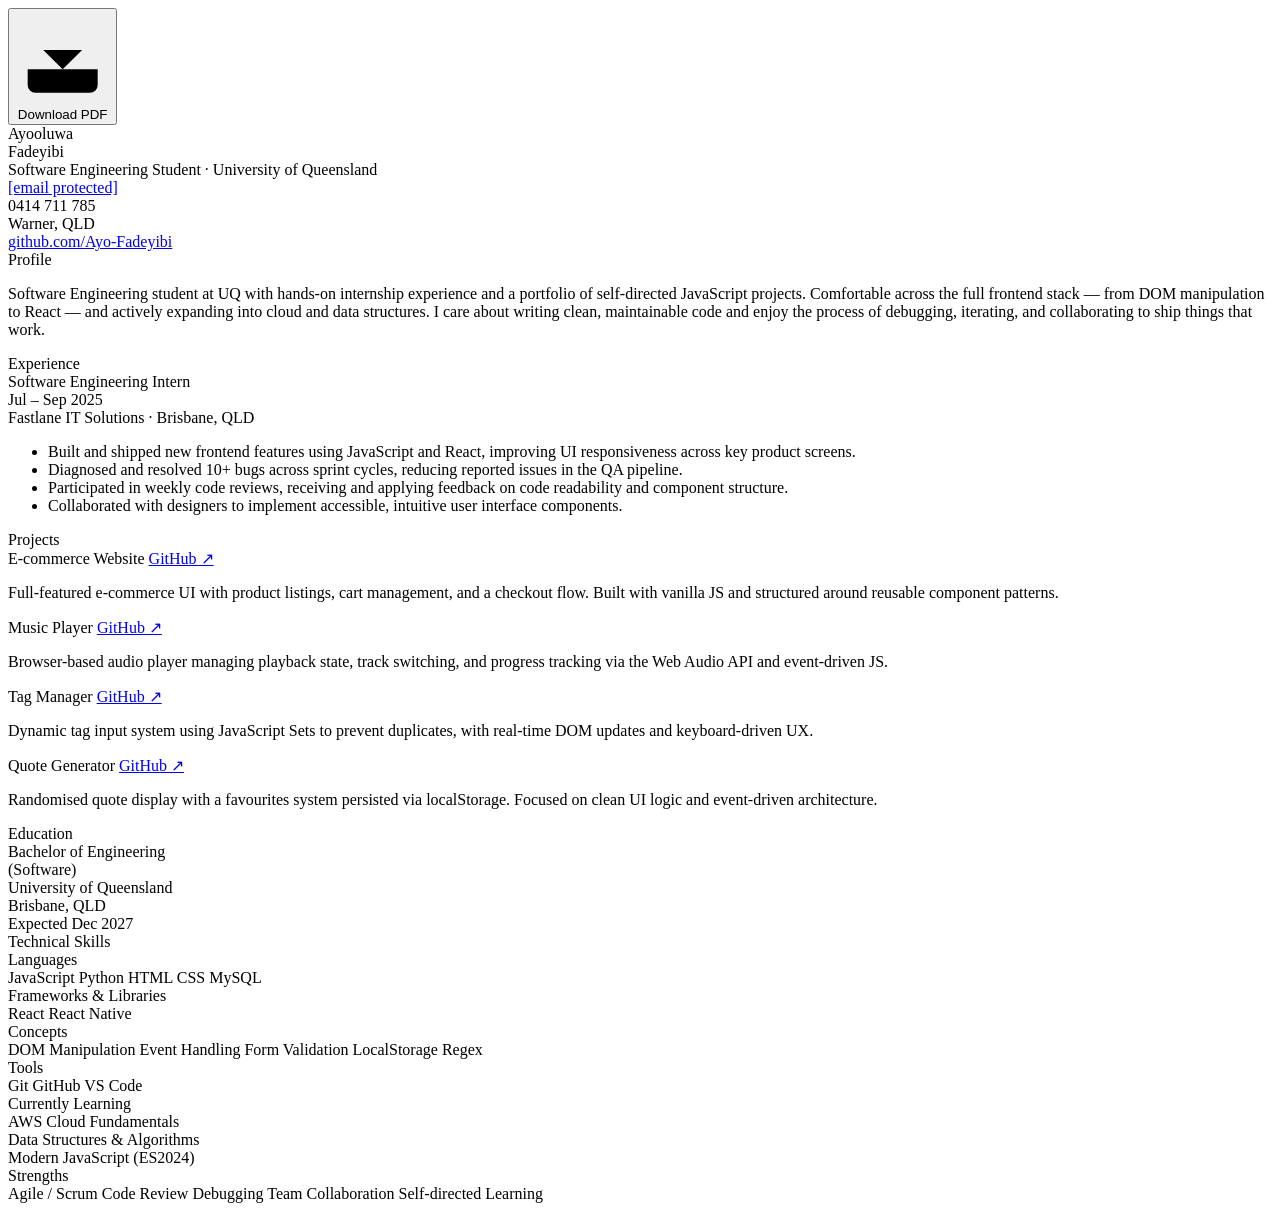
==== resume.html @ 79863097 "Add resume content and formatting to resume.html" ====
<!DOCTYPE html>
<html lang="en">
<head>
<meta charset="UTF-8">
<meta name="viewport" content="width=device-width, initial-scale=1.0">
<title>Ayooluwa Fadeyibi — Resume</title>
<link href="https://fonts.googleapis.com/css2?family=Playfair+Display:wght@400;700&family=DM+Mono:wght@300;400;500&family=DM+Sans:wght@300;400;500&display=swap" rel="stylesheet">
<link rel="stylesheet" href="resume.css">
<script src="resume.js" defer></script>
</head>
<body>
<div class="toolbar">
  <button class="download-btn" onclick="downloadResume()">
    <svg viewBox="0 0 24 24"><path d="M21 15v4a2 2 0 0 1-2 2H5a2 2 0 0 1-2-2v-4"/><polyline points="7 10 12 15 17 10"/><line x1="12" y1="15" x2="12" y2="3"/></svg>
    Download PDF
  </button>
</div>
<div class="page">

  <!-- HEADER -->
  <header class="header">
    <div>
      <div class="name">Ayooluwa<br>Fadeyibi</div>
      <div class="title-line">Software Engineering Student · University of Queensland</div>
    </div>
    <div class="contact-block">
      <a href="/cdn-cgi/l/email-protection#90f6f1f4f5e9f9f2f9a2a0a1a6d0f7fdf1f9fcbef3fffd"><span class="__cf_email__" data-cfemail="b7d1d6d3d2ceded5de85878681f7d0dad6dedb99d4d8da">[email&#160;protected]</span></a><br>
      0414 711 785<br>
      Warner, QLD<br>
      <a href="https://github.com/Ayo-Fadeyibi" target="_blank">github.com/Ayo-Fadeyibi</a>
    </div>
  </header>

  <div class="body">
    <!-- MAIN COLUMN -->
    <main class="main-col">

      <!-- PROFILE -->
      <section class="section">
        <div class="section-label">Profile</div>
        <p class="profile-text">
          Software Engineering student at UQ with hands-on internship experience and a portfolio of self-directed JavaScript projects. 
          Comfortable across the full frontend stack — from DOM manipulation to React — and actively expanding into cloud and data structures. 
          I care about writing clean, maintainable code and enjoy the process of debugging, iterating, and collaborating to ship things that work.
        </p>
      </section>

      <!-- EXPERIENCE -->
      <section class="section">
        <div class="section-label">Experience</div>

        <div class="job">
          <div class="job-header">
            <div class="job-title">Software Engineering Intern</div>
            <div class="job-date">Jul – Sep 2025</div>
          </div>
          <div class="job-company"><span>Fastlane IT Solutions</span> · Brisbane, QLD</div>
          <ul class="bullets">
            <li>Built and shipped new frontend features using JavaScript and React, improving UI responsiveness across key product screens.</li>
            <li>Diagnosed and resolved 10+ bugs across sprint cycles, reducing reported issues in the QA pipeline.</li>
            <li>Participated in weekly code reviews, receiving and applying feedback on code readability and component structure.</li>
            <li>Collaborated with designers to implement accessible, intuitive user interface components.</li>
          </ul>
        </div>
      </section>

      <!-- PROJECTS -->
      <section class="section">
        <div class="section-label">Projects</div>

        <div class="project">
          <div class="project-name">
            E-commerce Website
            <a class="project-link" href="https://github.com/Ayo-Fadeyibi/uq-course-projects" target="_blank">GitHub ↗</a>
          </div>
          <p class="project-desc">Full-featured e-commerce UI with product listings, cart management, and a checkout flow. Built with vanilla JS and structured around reusable component patterns.</p>
        </div>

        <div class="project">
          <div class="project-name">
            Music Player
            <a class="project-link" href="https://github.com/Ayo-Fadeyibi/javascript-fundamentals/tree/main/mini-projects/15-Music-player" target="_blank">GitHub ↗</a>
          </div>
          <p class="project-desc">Browser-based audio player managing playback state, track switching, and progress tracking via the Web Audio API and event-driven JS.</p>
        </div>

        <div class="project">
          <div class="project-name">
            Tag Manager
            <a class="project-link" href="https://github.com/Ayo-Fadeyibi/javascript-fundamentals/tree/main/mini-projects/17-tag-manager" target="_blank">GitHub ↗</a>
          </div>
          <p class="project-desc">Dynamic tag input system using JavaScript Sets to prevent duplicates, with real-time DOM updates and keyboard-driven UX.</p>
        </div>

        <div class="project">
          <div class="project-name">
            Quote Generator
            <a class="project-link" href="https://github.com/Ayo-Fadeyibi/javascript-fundamentals/tree/main/mini-projects/07-quote-generator" target="_blank">GitHub ↗</a>
          </div>
          <p class="project-desc">Randomised quote display with a favourites system persisted via localStorage. Focused on clean UI logic and event-driven architecture.</p>
        </div>

      </section>

    </main>

    <!-- SIDE COLUMN -->
    <aside class="side-col">

      <!-- EDUCATION -->
      <div class="side-section">
        <div class="section-label">Education</div>
        <div class="edu-degree">Bachelor of Engineering<br>(Software)</div>
        <div class="edu-school">University of Queensland<br>Brisbane, QLD</div>
        <div class="edu-exp">Expected Dec 2027</div>
      </div>

      <!-- TECH SKILLS -->
      <div class="side-section">
        <div class="section-label">Technical Skills</div>

        <div class="tag-group">
          <div class="tag-group-label">Languages</div>
          <div class="tags">
            <span class="tag highlight">JavaScript</span>
            <span class="tag highlight">Python</span>
            <span class="tag">HTML</span>
            <span class="tag">CSS</span>
            <span class="tag">MySQL</span>
          </div>
        </div>

        <div class="tag-group">
          <div class="tag-group-label">Frameworks & Libraries</div>
          <div class="tags">
            <span class="tag">React</span>
            <span class="tag">React Native</span>
          </div>
        </div>

        <div class="tag-group">
          <div class="tag-group-label">Concepts</div>
          <div class="tags">
            <span class="tag">DOM Manipulation</span>
            <span class="tag">Event Handling</span>
            <span class="tag">Form Validation</span>
            <span class="tag">LocalStorage</span>
            <span class="tag">Regex</span>
          </div>
        </div>

        <div class="tag-group">
          <div class="tag-group-label">Tools</div>
          <div class="tags">
            <span class="tag">Git</span>
            <span class="tag">GitHub</span>
            <span class="tag">VS Code</span>
          </div>
        </div>
      </div>

      <!-- CURRENTLY LEARNING -->
      <div class="side-section">
        <div class="section-label">Currently Learning</div>
        <div class="learning-item">AWS Cloud Fundamentals</div>
        <div class="learning-item">Data Structures & Algorithms</div>
        <div class="learning-item">Modern JavaScript (ES2024)</div>
      </div>

      <!-- SOFT SKILLS -->
      <div class="side-section">
        <div class="section-label">Strengths</div>
        <div class="tags">
          <span class="tag">Agile / Scrum</span>
          <span class="tag">Code Review</span>
          <span class="tag">Debugging</span>
          <span class="tag">Team Collaboration</span>
          <span class="tag">Self-directed Learning</span>
        </div>
      </div>

    </aside>
  </div>
</div>
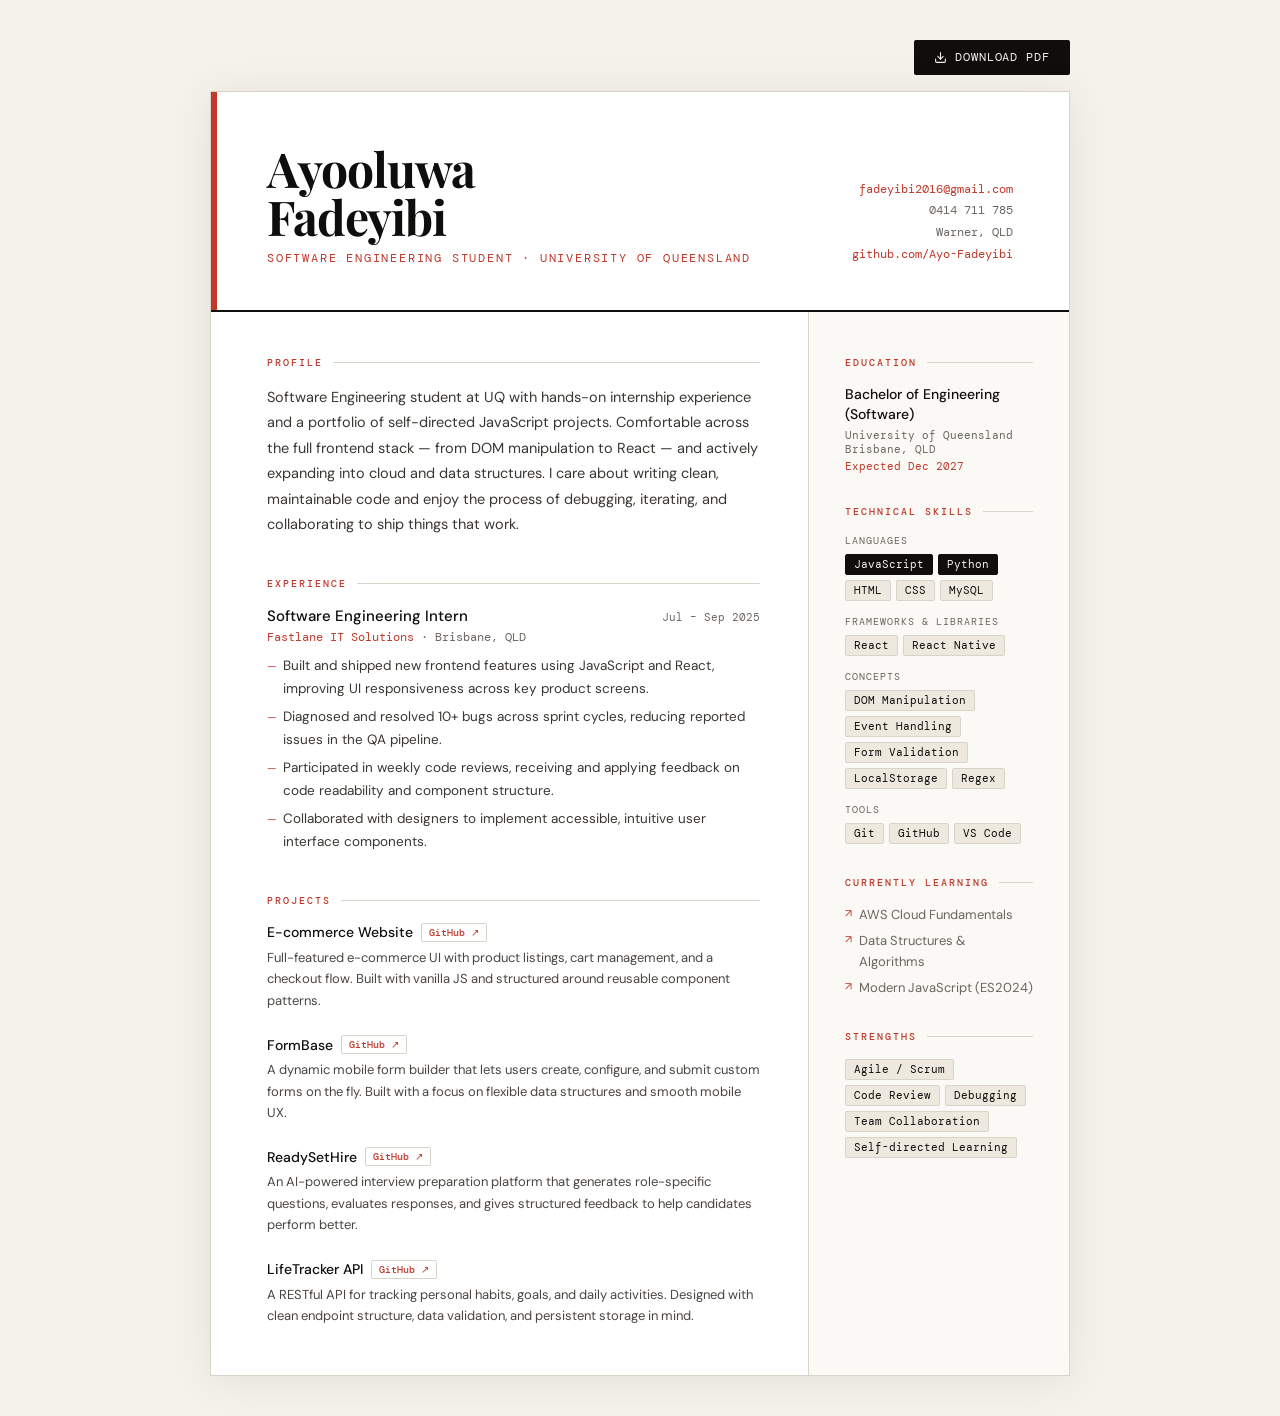
==== commit 12f8f3c0: "Updated the resume with new projects" ====
--- a/resume.html
+++ b/resume.html
@@ -24,7 +24,7 @@
       <div class="title-line">Software Engineering Student · University of Queensland</div>
     </div>
     <div class="contact-block">
-      <a href="/cdn-cgi/l/email-protection#90f6f1f4f5e9f9f2f9a2a0a1a6d0f7fdf1f9fcbef3fffd"><span class="__cf_email__" data-cfemail="b7d1d6d3d2ceded5de85878681f7d0dad6dedb99d4d8da">[email&#160;protected]</span></a><br>
+      <a href="mailto:fadeyibi2016@gmail.com">fadeyibi2016@gmail.com</a><br>
       0414 711 785<br>
       Warner, QLD<br>
       <a href="https://github.com/Ayo-Fadeyibi" target="_blank">github.com/Ayo-Fadeyibi</a>
@@ -78,26 +78,26 @@
 
         <div class="project">
           <div class="project-name">
-            Music Player
-            <a class="project-link" href="https://github.com/Ayo-Fadeyibi/javascript-fundamentals/tree/main/mini-projects/15-Music-player" target="_blank">GitHub ↗</a>
+            FormBase
+            <a class="project-link" href="https://github.com/Ayo-Fadeyibi/uq-course-projects/tree/main/COMP2140/React_Native_Project" target="_blank">GitHub ↗</a>
           </div>
-          <p class="project-desc">Browser-based audio player managing playback state, track switching, and progress tracking via the Web Audio API and event-driven JS.</p>
+          <p class="project-desc">A dynamic mobile form builder that lets users create, configure, and submit custom forms on the fly. Built with a focus on flexible data structures and smooth mobile UX.</p>
         </div>
 
         <div class="project">
           <div class="project-name">
-            Tag Manager
-            <a class="project-link" href="https://github.com/Ayo-Fadeyibi/javascript-fundamentals/tree/main/mini-projects/17-tag-manager" target="_blank">GitHub ↗</a>
+            ReadySetHire
+            <a class="project-link" href="https://github.com/Ayo-Fadeyibi/uq-course-projects/tree/main/COMP2140/React_Project" target="_blank">GitHub ↗</a>
           </div>
-          <p class="project-desc">Dynamic tag input system using JavaScript Sets to prevent duplicates, with real-time DOM updates and keyboard-driven UX.</p>
+          <p class="project-desc">An AI-powered interview preparation platform that generates role-specific questions, evaluates responses, and gives structured feedback to help candidates perform better.</p>
         </div>
 
         <div class="project">
           <div class="project-name">
-            Quote Generator
-            <a class="project-link" href="https://github.com/Ayo-Fadeyibi/javascript-fundamentals/tree/main/mini-projects/07-quote-generator" target="_blank">GitHub ↗</a>
+            LifeTracker API
+            <a class="project-link" href="https://github.com/Ayo-Fadeyibi/javascript-fundamentals/tree/main/final-project/LifeTracker" target="_blank">GitHub ↗</a>
           </div>
-          <p class="project-desc">Randomised quote display with a favourites system persisted via localStorage. Focused on clean UI logic and event-driven architecture.</p>
+          <p class="project-desc">A RESTful API for tracking personal habits, goals, and daily activities. Designed with clean endpoint structure, data validation, and persistent storage in mind.</p>
         </div>
 
       </section>
--- a/resume.css
+++ b/resume.css
@@ -0,0 +1,368 @@
+*, *::before, *::after { box-sizing: border-box; margin: 0; padding: 0; }
+
+  :root {
+    --ink: #0f0e0c;
+    --paper: #f5f2eb;
+    --accent: #c0392b;
+    --mid: #6b6560;
+    --rule: #d9d4c9;
+    --tag-bg: #ede9df;
+  }
+
+  body {
+    background: var(--paper);
+    font-family: 'DM Sans', sans-serif;
+    color: var(--ink);
+    min-height: 100vh;
+    padding: 40px 20px;
+  }
+
+  .page {
+    max-width: 860px;
+    margin: 0 auto;
+    background: #fff;
+    border: 1px solid var(--rule);
+    box-shadow: 0 4px 40px rgba(0,0,0,0.08);
+    overflow: hidden;
+    animation: fadeUp 0.7s ease both;
+  }
+
+  @keyframes fadeUp {
+    from { opacity: 0; transform: translateY(24px); }
+    to { opacity: 1; transform: translateY(0); }
+  }
+
+  /* HEADER */
+  .header {
+    padding: 52px 56px 44px;
+    border-bottom: 2px solid var(--ink);
+    display: grid;
+    grid-template-columns: 1fr auto;
+    gap: 24px;
+    align-items: end;
+    position: relative;
+  }
+
+  .header::before {
+    content: '';
+    position: absolute;
+    top: 0; left: 0;
+    width: 6px;
+    height: 100%;
+    background: var(--accent);
+  }
+
+  .name {
+    font-family: 'Playfair Display', serif;
+    font-size: 48px;
+    font-weight: 700;
+    line-height: 1;
+    letter-spacing: -1px;
+    color: var(--ink);
+  }
+
+  .title-line {
+    font-family: 'DM Mono', monospace;
+    font-size: 12px;
+    font-weight: 400;
+    color: var(--accent);
+    letter-spacing: 0.15em;
+    text-transform: uppercase;
+    margin-top: 10px;
+  }
+
+  .contact-block {
+    text-align: right;
+    font-family: 'DM Mono', monospace;
+    font-size: 11.5px;
+    color: var(--mid);
+    line-height: 1.9;
+  }
+
+  .contact-block a {
+    color: var(--accent);
+    text-decoration: none;
+    transition: opacity 0.2s;
+  }
+  .contact-block a:hover { opacity: 0.7; }
+
+  /* BODY LAYOUT */
+  .body {
+    display: grid;
+    grid-template-columns: 1fr 260px;
+  }
+
+  .main-col {
+    padding: 44px 48px 48px 56px;
+    border-right: 1px solid var(--rule);
+  }
+
+  .side-col {
+    padding: 44px 36px 48px;
+    background: #faf9f5;
+  }
+
+  /* SECTIONS */
+  .section { margin-bottom: 40px; }
+  .section:last-child { margin-bottom: 0; }
+
+  .section-label {
+    font-family: 'DM Mono', monospace;
+    font-size: 10px;
+    font-weight: 500;
+    letter-spacing: 0.2em;
+    text-transform: uppercase;
+    color: var(--accent);
+    margin-bottom: 16px;
+    display: flex;
+    align-items: center;
+    gap: 10px;
+  }
+
+  .section-label::after {
+    content: '';
+    flex: 1;
+    height: 1px;
+    background: var(--rule);
+  }
+
+  /* PROFILE */
+  .profile-text {
+    font-size: 14.5px;
+    line-height: 1.75;
+    color: #3a3632;
+  }
+
+  /* EXPERIENCE */
+  .job { margin-bottom: 28px; }
+  .job:last-child { margin-bottom: 0; }
+
+  .job-header {
+    display: flex;
+    justify-content: space-between;
+    align-items: baseline;
+    margin-bottom: 4px;
+  }
+
+  .job-title {
+    font-weight: 500;
+    font-size: 15px;
+  }
+
+  .job-date {
+    font-family: 'DM Mono', monospace;
+    font-size: 11px;
+    color: var(--mid);
+    white-space: nowrap;
+  }
+
+  .job-company {
+    font-family: 'DM Mono', monospace;
+    font-size: 11.5px;
+    color: var(--mid);
+    margin-bottom: 10px;
+  }
+
+  .job-company span {
+    color: var(--accent);
+  }
+
+  .bullets {
+    list-style: none;
+    font-size: 13.5px;
+    line-height: 1.7;
+    color: #3a3632;
+  }
+
+  .bullets li {
+    padding-left: 16px;
+    position: relative;
+    margin-bottom: 5px;
+  }
+
+  .bullets li::before {
+    content: '—';
+    position: absolute;
+    left: 0;
+    color: var(--accent);
+    font-size: 11px;
+    top: 2px;
+  }
+
+  /* PROJECTS */
+  .project { margin-bottom: 24px; }
+  .project:last-child { margin-bottom: 0; }
+
+  .project-name {
+    font-weight: 500;
+    font-size: 14px;
+    display: flex;
+    align-items: center;
+    gap: 8px;
+    margin-bottom: 5px;
+  }
+
+  .project-link {
+    font-family: 'DM Mono', monospace;
+    font-size: 10px;
+    color: var(--accent);
+    text-decoration: none;
+    padding: 2px 7px;
+    border: 1px solid var(--rule);
+    border-radius: 2px;
+    transition: all 0.2s;
+  }
+  .project-link:hover {
+    background: var(--accent);
+    color: #fff;
+    border-color: var(--accent);
+  }
+
+  .project-desc {
+    font-size: 13px;
+    line-height: 1.65;
+    color: #4a4540;
+  }
+
+  /* SIDE SECTIONS */
+  .side-section { margin-bottom: 32px; }
+  .side-section:last-child { margin-bottom: 0; }
+
+  .edu-degree {
+    font-weight: 500;
+    font-size: 14px;
+    line-height: 1.4;
+    margin-bottom: 4px;
+  }
+
+  .edu-school {
+    font-family: 'DM Mono', monospace;
+    font-size: 11px;
+    color: var(--mid);
+    margin-bottom: 3px;
+  }
+
+  .edu-exp {
+    font-family: 'DM Mono', monospace;
+    font-size: 11px;
+    color: var(--accent);
+  }
+
+  /* TAGS */
+  .tag-group { margin-bottom: 14px; }
+
+  .tag-group-label {
+    font-family: 'DM Mono', monospace;
+    font-size: 10px;
+    color: var(--mid);
+    text-transform: uppercase;
+    letter-spacing: 0.1em;
+    margin-bottom: 7px;
+  }
+
+  .tags {
+    display: flex;
+    flex-wrap: wrap;
+    gap: 5px;
+  }
+
+  .tag {
+    font-family: 'DM Mono', monospace;
+    font-size: 10.5px;
+    background: var(--tag-bg);
+    color: var(--ink);
+    padding: 3px 8px;
+    border-radius: 2px;
+    border: 1px solid var(--rule);
+    transition: all 0.2s;
+  }
+
+  .tag:hover {
+    background: var(--accent);
+    color: #fff;
+    border-color: var(--accent);
+    cursor: default;
+  }
+
+  .tag.highlight {
+    background: var(--ink);
+    color: var(--paper);
+    border-color: var(--ink);
+  }
+
+  /* LEARNING */
+  .learning-item {
+    font-size: 13px;
+    line-height: 1.6;
+    color: var(--mid);
+    padding-left: 14px;
+    position: relative;
+    margin-bottom: 5px;
+  }
+  .learning-item::before {
+    content: '↗';
+    position: absolute;
+    left: 0;
+    color: var(--accent);
+    font-size: 11px;
+  }
+
+  /* DOWNLOAD BUTTON */
+  .toolbar {
+    max-width: 860px;
+    margin: 0 auto 16px;
+    display: flex;
+    justify-content: flex-end;
+  }
+
+  .download-btn {
+    font-family: 'DM Mono', monospace;
+    font-size: 11.5px;
+    letter-spacing: 0.08em;
+    text-transform: uppercase;
+    background: var(--ink);
+    color: var(--paper);
+    border: none;
+    padding: 10px 20px;
+    cursor: pointer;
+    display: flex;
+    align-items: center;
+    gap: 8px;
+    transition: background 0.2s, transform 0.15s;
+    border-radius: 2px;
+  }
+
+  .download-btn:hover {
+    background: var(--accent);
+    transform: translateY(-1px);
+  }
+
+  .download-btn:active {
+    transform: translateY(0);
+  }
+
+  .download-btn svg {
+    width: 13px;
+    height: 13px;
+    stroke: currentColor;
+    fill: none;
+    stroke-width: 2;
+    stroke-linecap: round;
+    stroke-linejoin: round;
+  }
+
+  @media print {
+    body { padding: 0; background: #fff; }
+    .page { box-shadow: none; border: none; }
+    .tag:hover, .project-link:hover { background: initial; color: initial; }
+    .toolbar { display: none; }
+  }
+
+  @media (max-width: 700px) {
+    .body { grid-template-columns: 1fr; }
+    .main-col { border-right: none; border-bottom: 1px solid var(--rule); padding: 32px 24px; }
+    .side-col { padding: 32px 24px; }
+    .header { grid-template-columns: 1fr; padding: 36px 24px 32px; }
+    .contact-block { text-align: left; }
+    .name { font-size: 36px; }
+  }
